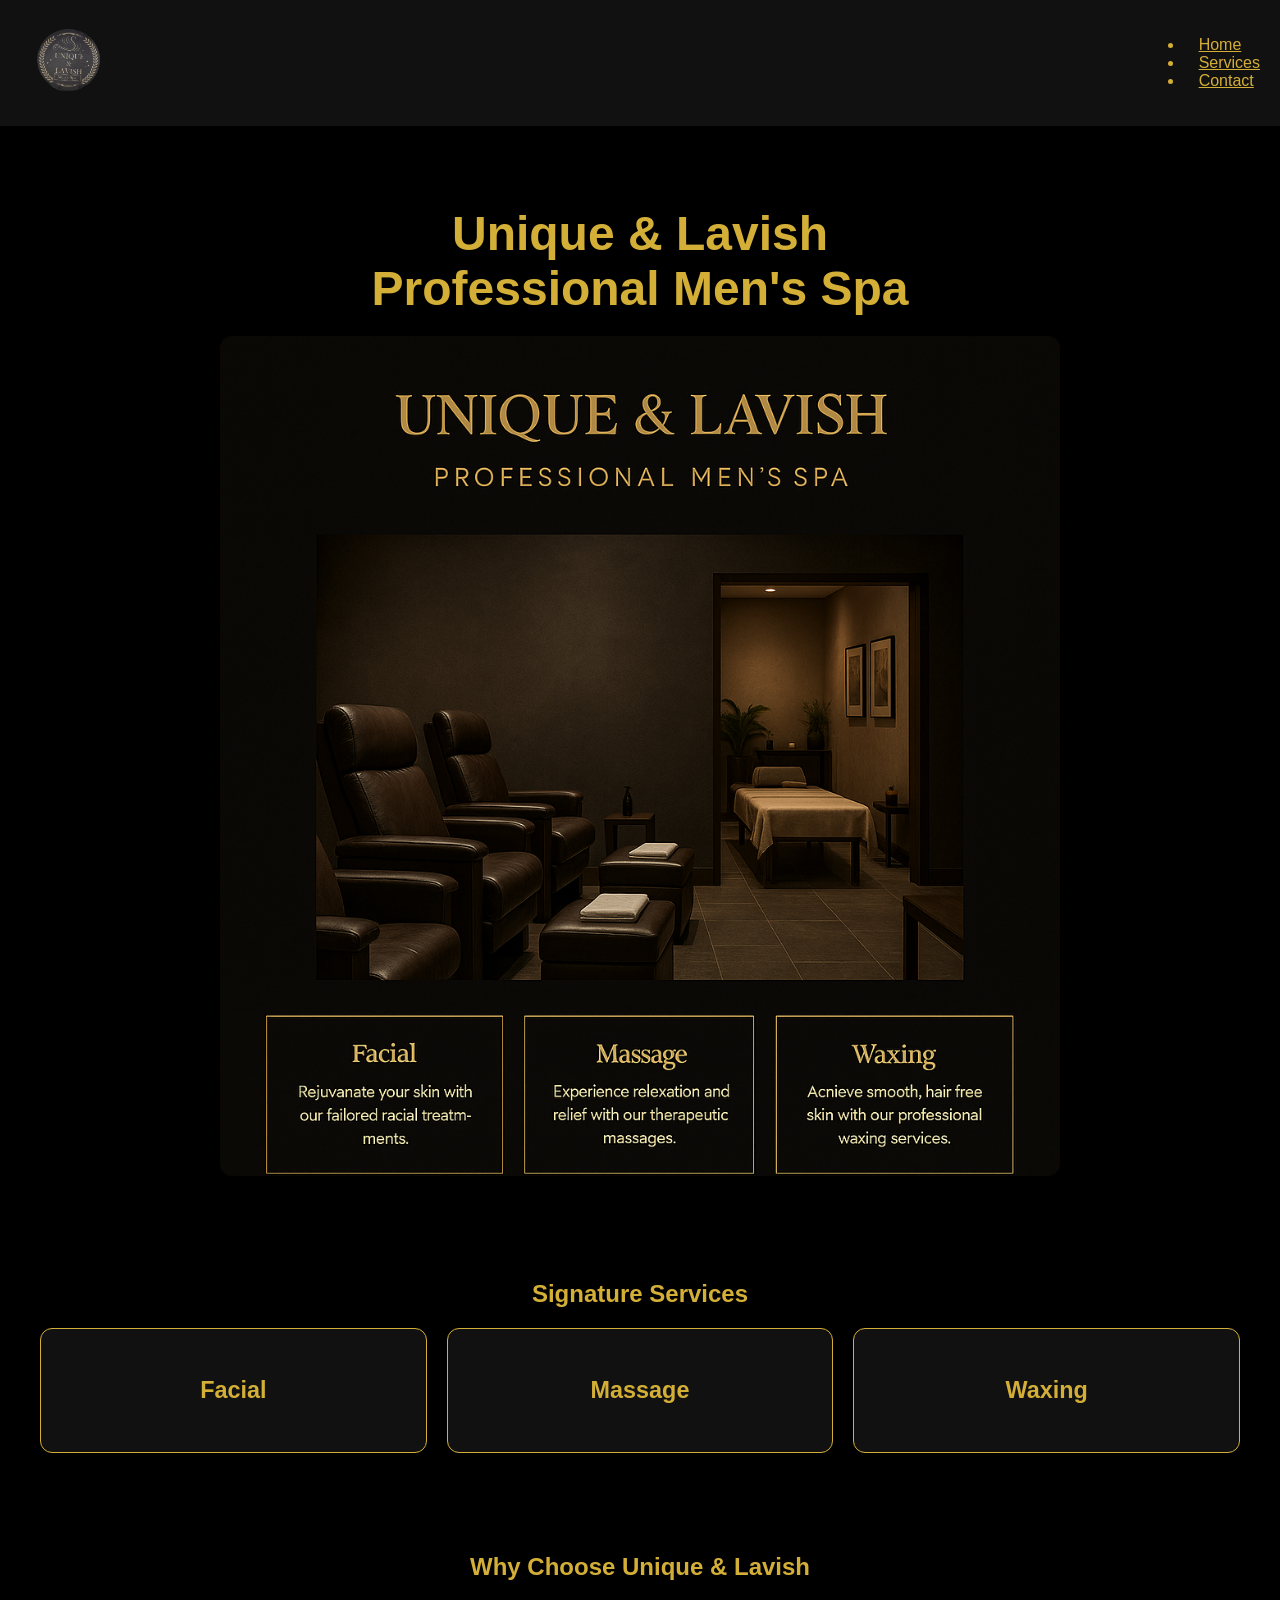
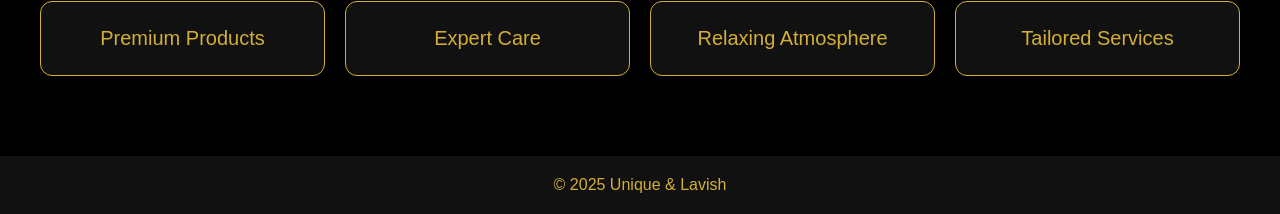
==== index.html @ db42e558 "Add files via upload" ====
<!DOCTYPE html>
<html lang='en'>
<head>
<meta charset='UTF-8'>
<meta name='viewport' content='width=device-width, initial-scale=1.0'>
<title>Unique & Lavish | Men's Spa</title>
<link rel='stylesheet' href='styles.css'>
</head>
<body>
<header>
  <nav>
    <img src='logo.png' class='logo-img'>
    <ul>
      <li><a href='index.html'>Home</a></li>
      <li><a href='services.html'>Services</a></li>
      <li><a href='contact.html'>Contact</a></li>
    </ul>
  </nav>
</header>

<section class='hero'>
  <h1 class='main-title'>Unique & Lavish<br>Professional Men's Spa</h1>
  <img src='business_card.png' class='hero-image'>
</section>

<section class='signature'>
  <h2>Signature Services</h2>
  <div class='sig-grid'>
    <div class='sig-box'><h3>Facial</h3></div>
    <div class='sig-box'><h3>Massage</h3></div>
    <div class='sig-box'><h3>Waxing</h3></div>
  </div>
</section>

<section class='why'>
  <h2>Why Choose Unique & Lavish</h2>
  <div class='why-grid'>
    <div class='why-box'>Premium Products</div>
    <div class='why-box'>Expert Care</div>
    <div class='why-box'>Relaxing Atmosphere</div>
    <div class='why-box'>Tailored Services</div>
  </div>
</section>

<footer>© 2025 Unique & Lavish</footer>
</body>
</html>
---- styles.css ----
body { background:#000; color:#d4af37; font-family:Arial; margin:0; }
nav { display:flex; justify-content:space-between; padding:20px; background:#111; }
nav a { color:#d4af37; margin-left:15px; }
.logo-img { height:80px; }

.hero { text-align:center; padding:40px; }
.main-title { font-size:48px; font-weight:bold; margin-bottom:20px; }
.hero-image { width:70%; border-radius:12px; }

.signature, .why { padding:40px; text-align:center; }
.sig-grid, .why-grid { display:grid; grid-template-columns:repeat(3,1fr); gap:20px; }
.sig-box, .why-box {
    border:1px solid #d4af37; padding:25px; border-radius:12px;
    background:#111; font-size:20px;
}
.why-grid { grid-template-columns:repeat(4,1fr); }
footer { text-align:center; padding:20px; background:#111; margin-top:40px; }
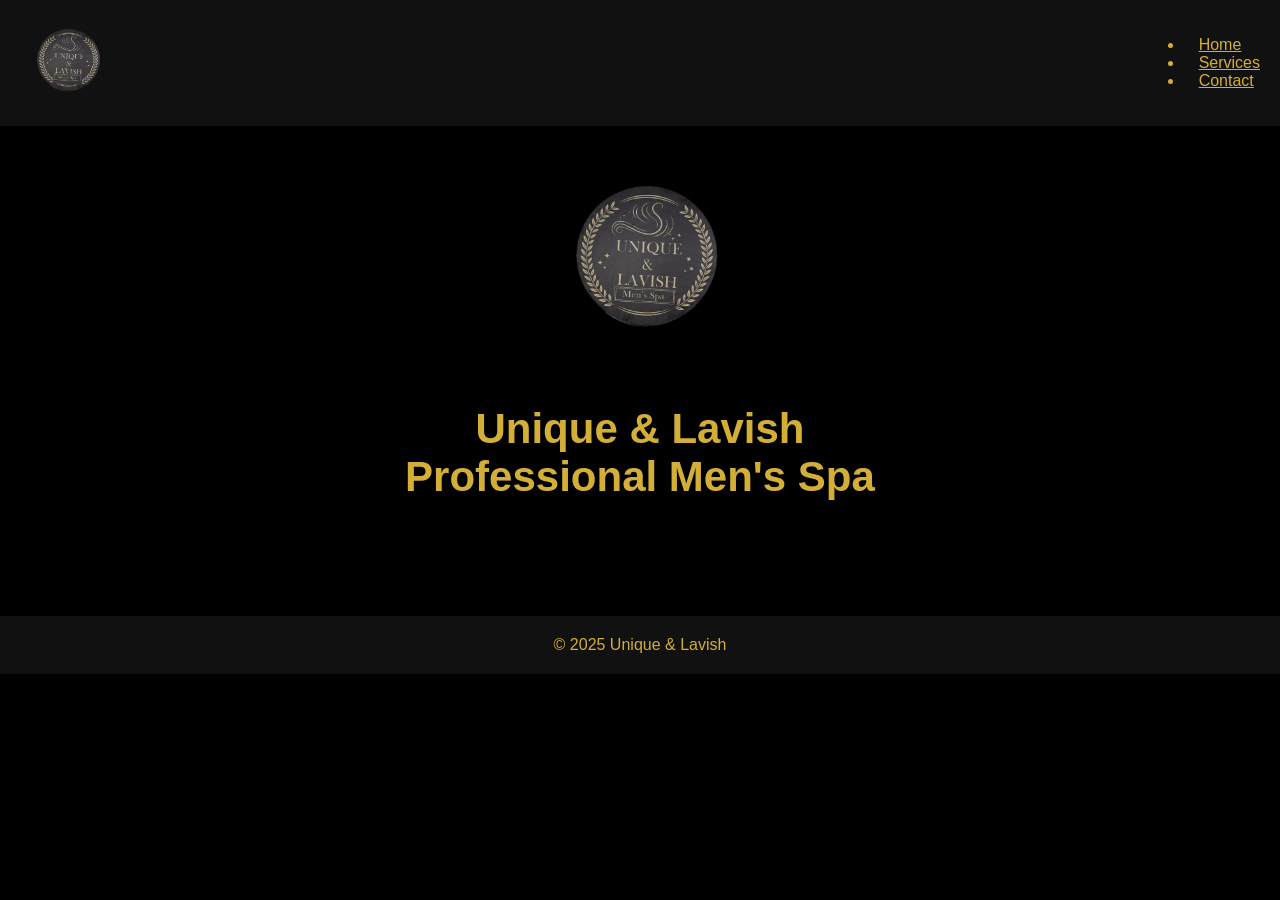
==== commit fc4758e4: "Add files via upload" ====
--- a/index.html
+++ b/index.html
@@ -1,47 +1,17 @@
 <!DOCTYPE html>
-<html lang='en'>
-<head>
-<meta charset='UTF-8'>
-<meta name='viewport' content='width=device-width, initial-scale=1.0'>
-<title>Unique & Lavish | Men's Spa</title>
-<link rel='stylesheet' href='styles.css'>
-</head>
+<html><head><meta charset='UTF-8'><meta name='viewport' content='width=device-width, initial-scale=1.0'>
+<title>Unique & Lavish</title><link rel='stylesheet' href='styles.css'></head>
 <body>
-<header>
-  <nav>
-    <img src='logo.png' class='logo-img'>
-    <ul>
-      <li><a href='index.html'>Home</a></li>
-      <li><a href='services.html'>Services</a></li>
-      <li><a href='contact.html'>Contact</a></li>
-    </ul>
-  </nav>
-</header>
+<header><nav><img src='logo.png' class='logo-img'><ul>
+<li><a href='index.html'>Home</a></li>
+<li><a href='services.html'>Services</a></li>
+<li><a href='contact.html'>Contact</a></li>
+</ul></nav></header>
 
 <section class='hero'>
-  <h1 class='main-title'>Unique & Lavish<br>Professional Men's Spa</h1>
-  <img src='business_card.png' class='hero-image'>
-</section>
-
-<section class='signature'>
-  <h2>Signature Services</h2>
-  <div class='sig-grid'>
-    <div class='sig-box'><h3>Facial</h3></div>
-    <div class='sig-box'><h3>Massage</h3></div>
-    <div class='sig-box'><h3>Waxing</h3></div>
-  </div>
-</section>
-
-<section class='why'>
-  <h2>Why Choose Unique & Lavish</h2>
-  <div class='why-grid'>
-    <div class='why-box'>Premium Products</div>
-    <div class='why-box'>Expert Care</div>
-    <div class='why-box'>Relaxing Atmosphere</div>
-    <div class='why-box'>Tailored Services</div>
-  </div>
+<img src='logo.png' class='hero-logo'>
+<h1 class='main-title'>Unique & Lavish<br>Professional Men's Spa</h1>
 </section>
 
 <footer>© 2025 Unique & Lavish</footer>
-</body>
-</html>
+</body></html>
--- a/styles.css
+++ b/styles.css
@@ -1,18 +1,9 @@
 
-body { background:#000; color:#d4af37; font-family:Arial; margin:0; }
-nav { display:flex; justify-content:space-between; padding:20px; background:#111; }
-nav a { color:#d4af37; margin-left:15px; }
-.logo-img { height:80px; }
-
-.hero { text-align:center; padding:40px; }
-.main-title { font-size:48px; font-weight:bold; margin-bottom:20px; }
-.hero-image { width:70%; border-radius:12px; }
-
-.signature, .why { padding:40px; text-align:center; }
-.sig-grid, .why-grid { display:grid; grid-template-columns:repeat(3,1fr); gap:20px; }
-.sig-box, .why-box {
-    border:1px solid #d4af37; padding:25px; border-radius:12px;
-    background:#111; font-size:20px;
-}
-.why-grid { grid-template-columns:repeat(4,1fr); }
-footer { text-align:center; padding:20px; background:#111; margin-top:40px; }
+body{background:#000;color:#d4af37;font-family:Arial;margin:0;}
+nav{display:flex;justify-content:space-between;padding:20px;background:#111;}
+nav a{color:#d4af37;margin-left:15px;}
+.logo-img{height:80px;}
+.hero{text-align:center;padding:40px;}
+.hero-logo{height:180px;margin-bottom:20px;}
+.main-title{font-size:42px;font-weight:bold;}
+footer{text-align:center;padding:20px;background:#111;margin-top:40px;}
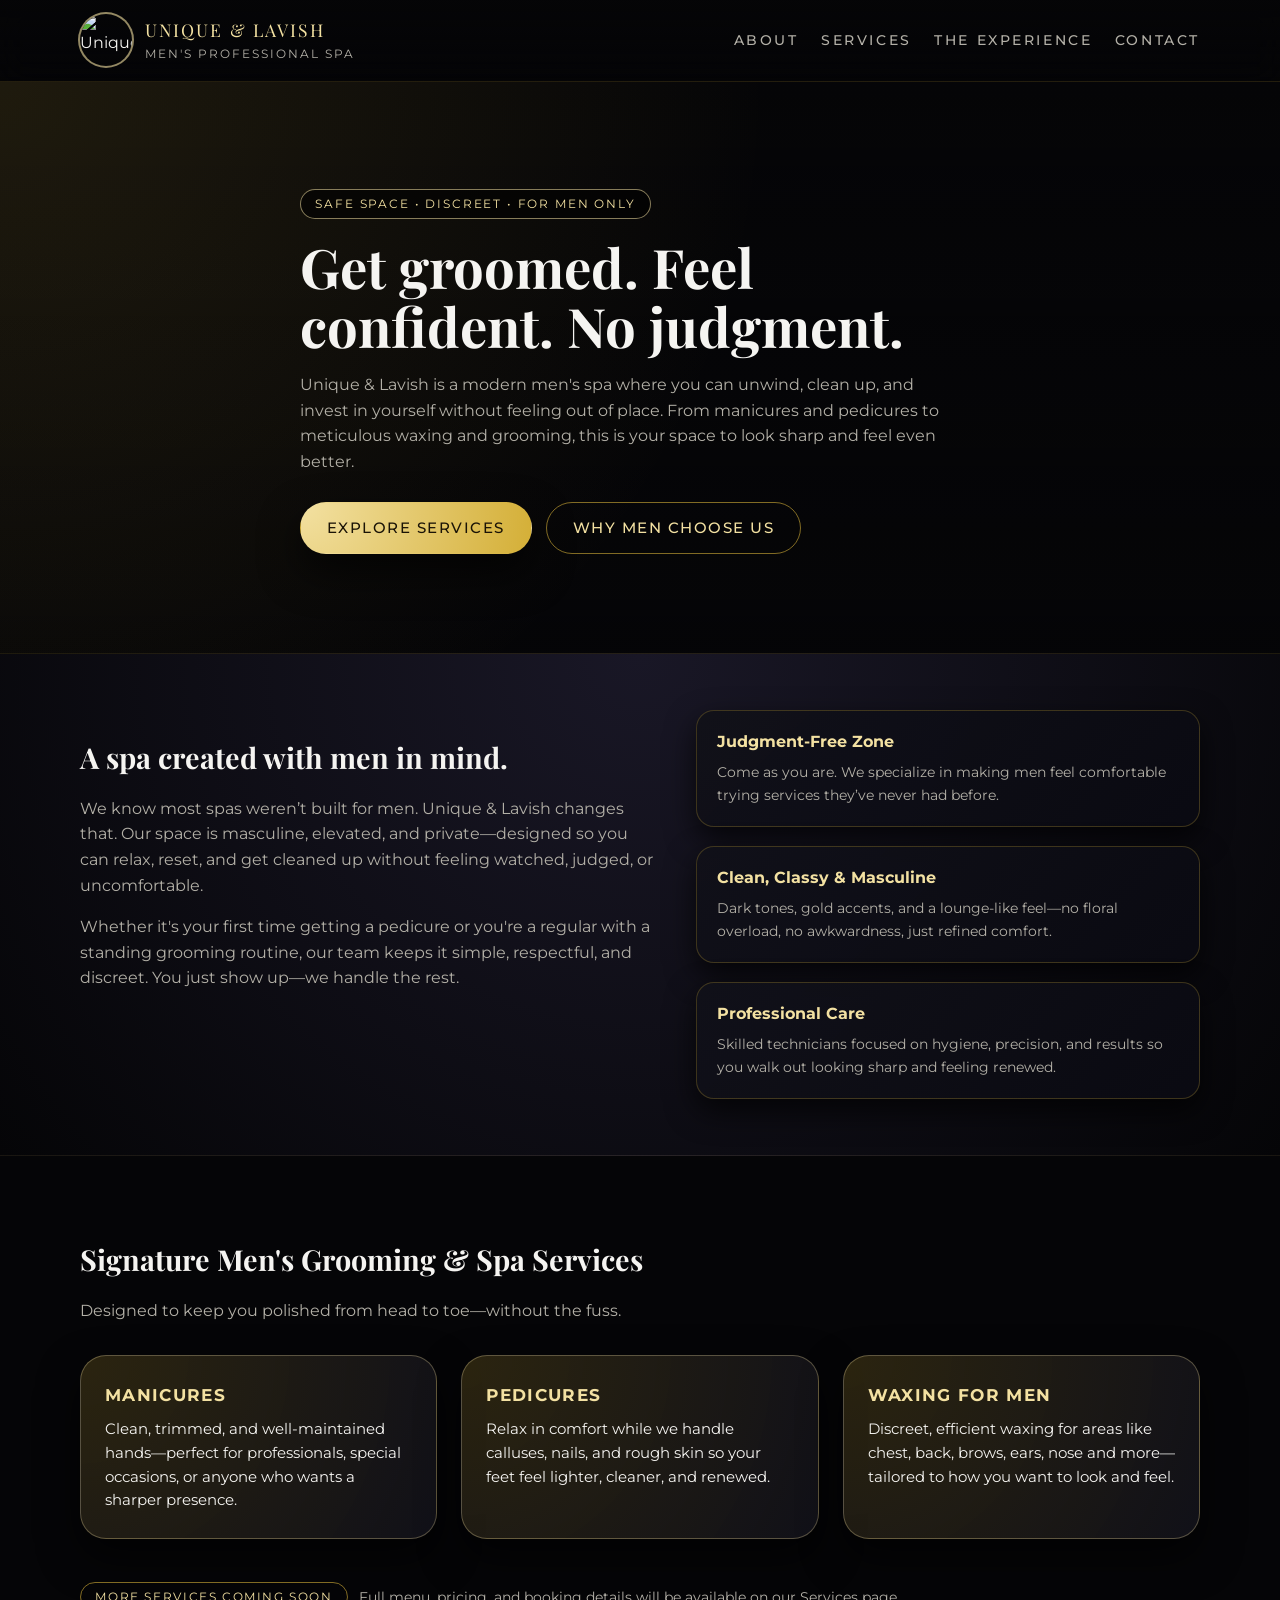
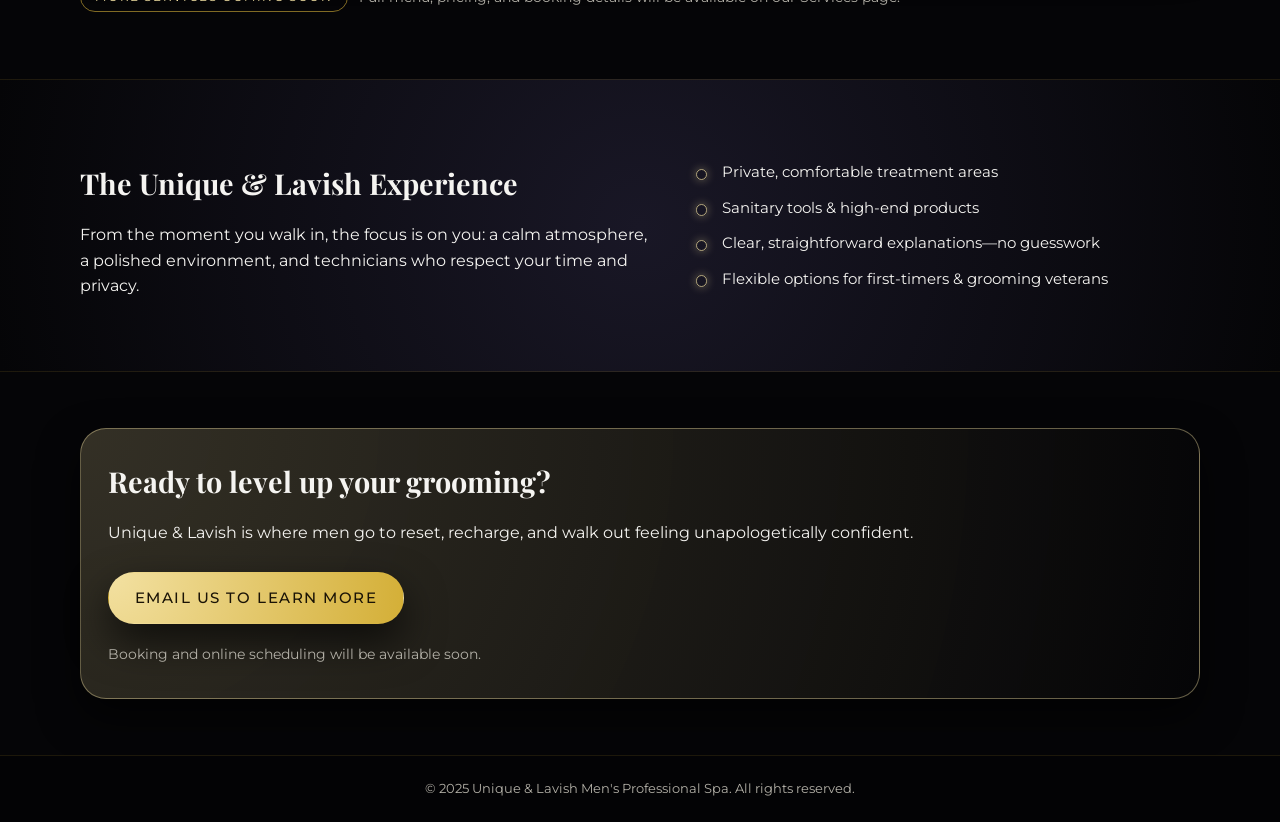
==== commit bb5afcd5: "Add files via upload" ====
--- a/index.html
+++ b/index.html
@@ -1,17 +1,187 @@
 <!DOCTYPE html>
-<html><head><meta charset='UTF-8'><meta name='viewport' content='width=device-width, initial-scale=1.0'>
-<title>Unique & Lavish</title><link rel='stylesheet' href='styles.css'></head>
+<html lang="en">
+<head>
+  <meta charset="UTF-8" />
+  <meta name="viewport" content="width=device-width, initial-scale=1.0" />
+  <title>Unique &amp; Lavish Men's Professional Spa</title>
+
+  <!-- Optional Google Fonts (safe for GitHub Pages) -->
+  <link rel="preconnect" href="https://fonts.googleapis.com">
+  <link rel="preconnect" href="https://fonts.gstatic.com" crossorigin>
+  <link href="https://fonts.googleapis.com/css2?family=Playfair+Display:wght@500;700&family=Montserrat:wght@300;400;500;600&display=swap" rel="stylesheet">
+
+  <link rel="stylesheet" href="styles.css" />
+</head>
 <body>
-<header><nav><img src='logo.png' class='logo-img'><ul>
-<li><a href='index.html'>Home</a></li>
-<li><a href='services.html'>Services</a></li>
-<li><a href='contact.html'>Contact</a></li>
-</ul></nav></header>
+  <header class="site-header">
+    <div class="container header-inner">
+      <div class="brand">
+        <img src="images/logo-round.png" alt="Unique & Lavish Men's Spa logo" class="brand-logo">
+        <div class="brand-text">
+          <span class="brand-name">Unique &amp; Lavish</span>
+          <span class="brand-tagline">Men's Professional Spa</span>
+        </div>
+      </div>
 
-<section class='hero'>
-<img src='logo.png' class='hero-logo'>
-<h1 class='main-title'>Unique & Lavish<br>Professional Men's Spa</h1>
-</section>
+      <nav class="main-nav">
+        <a href="#about">About</a>
+        <a href="#services">Services</a>
+        <a href="#experience">The Experience</a>
+        <a href="#contact">Contact</a>
+      </nav>
+    </div>
+  </header>
 
-<footer>© 2025 Unique & Lavish</footer>
-</body></html>
+  <main>
+    <!-- HERO SECTION -->
+    <section class="hero">
+      <div class="hero-overlay"></div>
+      <div class="container hero-content">
+        <div class="hero-badge">Safe Space • Discreet • For Men Only</div>
+        <h1>Get groomed. Feel confident. No judgment.</h1>
+        <p class="hero-subtitle">
+          Unique &amp; Lavish is a modern men's spa where you can unwind, clean up,
+          and invest in yourself without feeling out of place. From manicures and
+          pedicures to meticulous waxing and grooming, this is your space to look
+          sharp and feel even better.
+        </p>
+        <div class="hero-actions">
+          <a href="#services" class="btn btn-primary">Explore Services</a>
+          <a href="#about" class="btn btn-ghost">Why Men Choose Us</a>
+        </div>
+      </div>
+    </section>
+
+    <!-- ABOUT / SAFE SPACE SECTION -->
+    <section id="about" class="section section-about">
+      <div class="container about-grid">
+        <div>
+          <h2>A spa created with men in mind.</h2>
+          <p>
+            We know most spas weren’t built for men. Unique &amp; Lavish changes that.
+            Our space is masculine, elevated, and private—designed so you can relax,
+            reset, and get cleaned up without feeling watched, judged, or uncomfortable.
+          </p>
+          <p>
+            Whether it's your first time getting a pedicure or you're a regular with a
+            standing grooming routine, our team keeps it simple, respectful, and
+            discreet. You just show up—we handle the rest.
+          </p>
+        </div>
+        <div class="about-highlights">
+          <div class="highlight-card">
+            <h3>Judgment-Free Zone</h3>
+            <p>
+              Come as you are. We specialize in making men feel comfortable trying
+              services they’ve never had before.
+            </p>
+          </div>
+          <div class="highlight-card">
+            <h3>Clean, Classy &amp; Masculine</h3>
+            <p>
+              Dark tones, gold accents, and a lounge-like feel—no floral overload,
+              no awkwardness, just refined comfort.
+            </p>
+          </div>
+          <div class="highlight-card">
+            <h3>Professional Care</h3>
+            <p>
+              Skilled technicians focused on hygiene, precision, and results so you
+              walk out looking sharp and feeling renewed.
+            </p>
+          </div>
+        </div>
+      </div>
+    </section>
+
+    <!-- SIGNATURE SERVICES PREVIEW -->
+    <section id="services" class="section section-services">
+      <div class="container">
+        <h2>Signature Men's Grooming &amp; Spa Services</h2>
+        <p class="section-intro">
+          Designed to keep you polished from head to toe—without the fuss.
+        </p>
+
+        <div class="card-grid">
+          <article class="service-card">
+            <h3>Manicures</h3>
+            <p>
+              Clean, trimmed, and well-maintained hands—perfect for professionals,
+              special occasions, or anyone who wants a sharper presence.
+            </p>
+          </article>
+
+          <article class="service-card">
+            <h3>Pedicures</h3>
+            <p>
+              Relax in comfort while we handle calluses, nails, and rough skin so
+              your feet feel lighter, cleaner, and renewed.
+            </p>
+          </article>
+
+          <article class="service-card">
+            <h3>Waxing for Men</h3>
+            <p>
+              Discreet, efficient waxing for areas like chest, back, brows, ears,
+              nose and more—tailored to how you want to look and feel.
+            </p>
+          </article>
+        </div>
+
+        <div class="services-footer">
+          <span class="pill">More services coming soon</span>
+          <p>
+            Full menu, pricing, and booking details will be available on our Services page.
+          </p>
+        </div>
+      </div>
+    </section>
+
+    <!-- EXPERIENCE / VALUES STRIP -->
+    <section id="experience" class="section section-experience">
+      <div class="container experience-inner">
+        <div>
+          <h2>The Unique &amp; Lavish Experience</h2>
+          <p>
+            From the moment you walk in, the focus is on you: a calm atmosphere,
+            a polished environment, and technicians who respect your time and privacy.
+          </p>
+        </div>
+        <ul class="experience-list">
+          <li>Private, comfortable treatment areas</li>
+          <li>Sanitary tools &amp; high-end products</li>
+          <li>Clear, straightforward explanations—no guesswork</li>
+          <li>Flexible options for first-timers &amp; grooming veterans</li>
+        </ul>
+      </div>
+    </section>
+
+    <!-- CONTACT TEASER / CTA -->
+    <section id="contact" class="section section-cta">
+      <div class="container cta-inner">
+        <div>
+          <h2>Ready to level up your grooming?</h2>
+          <p>
+            Unique &amp; Lavish is where men go to reset, recharge, and walk out
+            feeling unapologetically confident.
+          </p>
+        </div>
+        <div class="cta-actions">
+          <a href="mailto:info@uniqueandlavish.com" class="btn btn-primary">
+            Email Us to Learn More
+          </a>
+          <p class="cta-note">
+            Booking and online scheduling will be available soon.
+          </p>
+        </div>
+      </div>
+    </section>
+  </main>
+
+  <footer class="site-footer">
+    <div class="container footer-inner">
+      <span>© 2025 Unique &amp; Lavish Men's Professional Spa. All rights reserved.</span>
+    </div>
+  </footer>
+</body>
+</html>
--- a/styles.css
+++ b/styles.css
@@ -1,9 +1,468 @@
-
-body{background:#000;color:#d4af37;font-family:Arial;margin:0;}
-nav{display:flex;justify-content:space-between;padding:20px;background:#111;}
-nav a{color:#d4af37;margin-left:15px;}
-.logo-img{height:80px;}
-.hero{text-align:center;padding:40px;}
-.hero-logo{height:180px;margin-bottom:20px;}
-.main-title{font-size:42px;font-weight:bold;}
-footer{text-align:center;padding:20px;background:#111;margin-top:40px;}
+:root {
+  --bg-main: #050507;
+  --bg-elevated: #111119;
+  --bg-soft: #171725;
+  --gold: #d4af37;
+  --gold-soft: #f3e1a2;
+  --text-main: #f5f4f1;
+  --text-muted: #b3b0a7;
+  --border-subtle: rgba(212, 175, 55, 0.25);
+  --radius-lg: 18px;
+  --radius-xl: 26px;
+  --shadow-soft: 0 18px 40px rgba(0, 0, 0, 0.65);
+}
+
+*,
+*::before,
+*::after {
+  box-sizing: border-box;
+}
+
+body {
+  margin: 0;
+  font-family: "Montserrat", system-ui, -apple-system, BlinkMacSystemFont, "Segoe UI", sans-serif;
+  background-color: var(--bg-main);
+  color: var(--text-main);
+  line-height: 1.6;
+}
+
+.container {
+  width: min(1120px, 100% - 2.5rem);
+  margin-inline: auto;
+}
+
+.site-header {
+  position: sticky;
+  top: 0;
+  z-index: 50;
+  backdrop-filter: blur(16px);
+  background: linear-gradient(to bottom, rgba(5, 5, 7, 0.95), rgba(5, 5, 7, 0.6), transparent);
+  border-bottom: 1px solid rgba(212, 175, 55, 0.15);
+}
+
+.header-inner {
+  display: flex;
+  align-items: center;
+  justify-content: space-between;
+  padding-block: 0.9rem;
+  gap: 1.25rem;
+}
+
+.brand {
+  display: flex;
+  align-items: center;
+  gap: 0.8rem;
+}
+
+.brand-logo {
+  width: 52px;
+  height: 52px;
+  border-radius: 50%;
+  object-fit: cover;
+  box-shadow: 0 0 0 2px rgba(243, 225, 162, 0.6);
+}
+
+.brand-text {
+  display: flex;
+  flex-direction: column;
+}
+
+.brand-name {
+  font-family: "Playfair Display", serif;
+  font-size: 1.1rem;
+  letter-spacing: 0.12em;
+  text-transform: uppercase;
+  color: var(--gold-soft);
+}
+
+.brand-tagline {
+  font-size: 0.78rem;
+  letter-spacing: 0.16em;
+  text-transform: uppercase;
+  color: var(--text-muted);
+}
+
+.main-nav {
+  display: flex;
+  align-items: center;
+  gap: 1.4rem;
+  font-size: 0.9rem;
+}
+
+.main-nav a {
+  text-decoration: none;
+  color: var(--text-muted);
+  text-transform: uppercase;
+  letter-spacing: 0.18em;
+  font-weight: 500;
+  position: relative;
+}
+
+.main-nav a::after {
+  content: "";
+  position: absolute;
+  left: 0;
+  bottom: -0.35rem;
+  width: 0;
+  height: 1px;
+  background: linear-gradient(90deg, var(--gold), var(--gold-soft));
+  transition: width 0.25s ease;
+}
+
+.main-nav a:hover {
+  color: var(--text-main);
+}
+
+.main-nav a:hover::after {
+  width: 100%;
+}
+
+.btn {
+  display: inline-flex;
+  align-items: center;
+  justify-content: center;
+  padding: 0.8rem 1.6rem;
+  border-radius: 999px;
+  text-decoration: none;
+  font-size: 0.95rem;
+  font-weight: 500;
+  letter-spacing: 0.1em;
+  text-transform: uppercase;
+  border: 1px solid transparent;
+  cursor: pointer;
+  transition: transform 0.15s ease, box-shadow 0.15s ease, background 0.15s ease, border-color 0.15s ease, color 0.15s ease;
+}
+
+.btn-primary {
+  background: radial-gradient(circle at top left, var(--gold-soft), var(--gold));
+  color: #1a1306;
+  box-shadow: var(--shadow-soft);
+}
+
+.btn-primary:hover {
+  transform: translateY(-1px);
+  box-shadow: 0 14px 30px rgba(0, 0, 0, 0.85);
+}
+
+.btn-ghost {
+  background: transparent;
+  color: var(--gold-soft);
+  border-color: rgba(212, 175, 55, 0.6);
+}
+
+.btn-ghost:hover {
+  background: rgba(212, 175, 55, 0.05);
+  border-color: var(--gold-soft);
+}
+
+.hero {
+  position: relative;
+  padding-block: 5.5rem 5rem;
+  background-image:
+    linear-gradient(to bottom, rgba(5, 5, 7, 0.2), rgba(5, 5, 7, 0.96)),
+    url("images/banner-home.png");
+  background-size: cover;
+  background-position: center;
+  color: var(--text-main);
+}
+
+.hero-overlay {
+  position: absolute;
+  inset: 0;
+  background: radial-gradient(circle at top left, rgba(212, 175, 55, 0.12), transparent 55%);
+  mix-blend-mode: screen;
+}
+
+.hero-content {
+  position: relative;
+  max-width: 680px;
+  padding-block: 1.2rem;
+}
+
+.hero-badge {
+  display: inline-flex;
+  align-items: center;
+  gap: 0.5rem;
+  padding: 0.3rem 0.9rem;
+  border-radius: 999px;
+  border: 1px solid rgba(243, 225, 162, 0.55);
+  background: rgba(0, 0, 0, 0.6);
+  font-size: 0.72rem;
+  text-transform: uppercase;
+  letter-spacing: 0.16em;
+  color: var(--gold-soft);
+  margin-bottom: 1.1rem;
+}
+
+.hero h1 {
+  font-family: "Playfair Display", serif;
+  font-size: clamp(2.3rem, 3vw + 1.6rem, 3.4rem);
+  line-height: 1.1;
+  margin: 0 0 1rem;
+}
+
+.hero-subtitle {
+  font-size: 1rem;
+  color: var(--text-muted);
+  max-width: 40rem;
+  margin-bottom: 1.7rem;
+}
+
+.hero-actions {
+  display: flex;
+  flex-wrap: wrap;
+  gap: 0.9rem;
+}
+
+.section {
+  padding-block: 3.5rem;
+}
+
+.section h2 {
+  font-family: "Playfair Display", serif;
+  font-size: 1.8rem;
+  margin-bottom: 0.8rem;
+}
+
+.section-intro {
+  color: var(--text-muted);
+  max-width: 34rem;
+  margin-bottom: 2rem;
+}
+
+.section-about {
+  background: radial-gradient(circle at top, #191726, #050507);
+  border-top: 1px solid rgba(212, 175, 55, 0.12);
+  border-bottom: 1px solid rgba(212, 175, 55, 0.08);
+}
+
+.about-grid {
+  display: grid;
+  grid-template-columns: minmax(0, 1.6fr) minmax(0, 1.4fr);
+  gap: 2.5rem;
+  align-items: flex-start;
+}
+
+.section-about p {
+  color: var(--text-muted);
+}
+
+.about-highlights {
+  display: grid;
+  gap: 1.2rem;
+}
+
+.highlight-card {
+  background: linear-gradient(135deg, rgba(17, 17, 25, 0.95), rgba(10, 10, 18, 0.98));
+  border-radius: var(--radius-lg);
+  border: 1px solid var(--border-subtle);
+  padding: 1.15rem 1.25rem;
+  box-shadow: 0 12px 30px rgba(0, 0, 0, 0.7);
+}
+
+.highlight-card h3 {
+  font-size: 1rem;
+  margin: 0 0 0.4rem;
+  color: var(--gold-soft);
+}
+
+.highlight-card p {
+  margin: 0;
+  font-size: 0.9rem;
+}
+
+.section-services {
+  background: #050507;
+}
+
+.card-grid {
+  display: grid;
+  grid-template-columns: repeat(3, minmax(0, 1fr));
+  gap: 1.5rem;
+  margin-top: 2rem;
+}
+
+.service-card {
+  background: radial-gradient(circle at top left, rgba(212, 175, 55, 0.19), rgba(17, 17, 25, 0.98));
+  border-radius: var(--radius-xl);
+  padding: 1.6rem 1.5rem;
+  border: 1px solid rgba(243, 225, 162, 0.3);
+  box-shadow: var(--shadow-soft);
+}
+
+.service-card h3 {
+  margin-top: 0;
+  margin-bottom: 0.6rem;
+  font-size: 1.05rem;
+  letter-spacing: 0.08em;
+  text-transform: uppercase;
+  color: var(--gold-soft);
+}
+
+.service-card p {
+  margin: 0;
+  font-size: 0.92rem;
+  color: var(--text-main);
+}
+
+.services-footer {
+  margin-top: 2rem;
+  display: flex;
+  flex-wrap: wrap;
+  align-items: center;
+  gap: 0.7rem;
+  color: var(--text-muted);
+  font-size: 0.9rem;
+}
+
+.pill {
+  display: inline-flex;
+  align-items: center;
+  padding: 0.3rem 0.9rem;
+  border-radius: 999px;
+  border: 1px solid rgba(212, 175, 55, 0.6);
+  text-transform: uppercase;
+  letter-spacing: 0.14em;
+  font-size: 0.72rem;
+  color: var(--gold-soft);
+}
+
+.section-experience {
+  background: radial-gradient(circle at center, #191726, #050507);
+  border-top: 1px solid rgba(212, 175, 55, 0.12);
+  border-bottom: 1px solid rgba(212, 175, 55, 0.12);
+}
+
+.experience-inner {
+  display: grid;
+  grid-template-columns: minmax(0, 1.6fr) minmax(0, 1.4fr);
+  gap: 2.5rem;
+  align-items: center;
+}
+
+.experience-list {
+  list-style: none;
+  margin: 0;
+  padding: 0;
+  display: grid;
+  gap: 0.7rem;
+}
+
+.experience-list li {
+  position: relative;
+  padding-left: 1.6rem;
+  font-size: 0.95rem;
+  color: var(--text-main);
+}
+
+.experience-list li::before {
+  content: "";
+  position: absolute;
+  left: 0;
+  top: 0.55rem;
+  width: 0.7rem;
+  height: 0.7rem;
+  border-radius: 999px;
+  border: 1px solid rgba(243, 225, 162, 0.7);
+  box-shadow: 0 0 10px rgba(243, 225, 162, 0.4);
+}
+
+.section-cta {
+  background: #050507;
+}
+
+.cta-inner {
+  display: flex;
+  flex-wrap: wrap;
+  align-items: center;
+  justify-content: space-between;
+  gap: 1.5rem;
+  border-radius: var(--radius-xl);
+  border: 1px solid rgba(243, 225, 162, 0.4);
+  padding: 1.8rem 1.7rem;
+  background: radial-gradient(circle at top left, rgba(243, 225, 162, 0.2), rgba(5, 5, 7, 0.98));
+  box-shadow: var(--shadow-soft);
+}
+
+.section-cta h2 {
+  margin-top: 0;
+}
+
+.section-cta p {
+  margin-bottom: 0.2rem;
+}
+
+.cta-actions {
+  display: flex;
+  flex-direction: column;
+  align-items: flex-start;
+  gap: 0.4rem;
+}
+
+.cta-note {
+  font-size: 0.85rem;
+  color: var(--text-muted);
+}
+
+.site-footer {
+  border-top: 1px solid rgba(212, 175, 55, 0.12);
+  padding-block: 1.4rem;
+  background: #030305;
+}
+
+.footer-inner {
+  text-align: center;
+  font-size: 0.82rem;
+  color: var(--text-muted);
+}
+
+@media (max-width: 820px) {
+  .header-inner {
+    flex-direction: column;
+    align-items: flex-start;
+  }
+
+  .main-nav {
+    flex-wrap: wrap;
+    justify-content: flex-start;
+  }
+
+  .about-grid,
+  .experience-inner,
+  .card-grid {
+    grid-template-columns: minmax(0, 1fr);
+  }
+
+  .cta-inner {
+    align-items: flex-start;
+  }
+
+  .hero {
+    padding-block: 4.4rem 4rem;
+  }
+}
+
+@media (max-width: 520px) {
+  .main-nav {
+    font-size: 0.78rem;
+    gap: 0.9rem;
+  }
+
+  .brand-logo {
+    width: 44px;
+    height: 44px;
+  }
+
+  .hero-actions {
+    flex-direction: column;
+    align-items: stretch;
+  }
+
+  .card-grid {
+    gap: 1.2rem;
+  }
+
+  .card-grid .service-card {
+    padding: 1.4rem 1.25rem;
+  }
+}
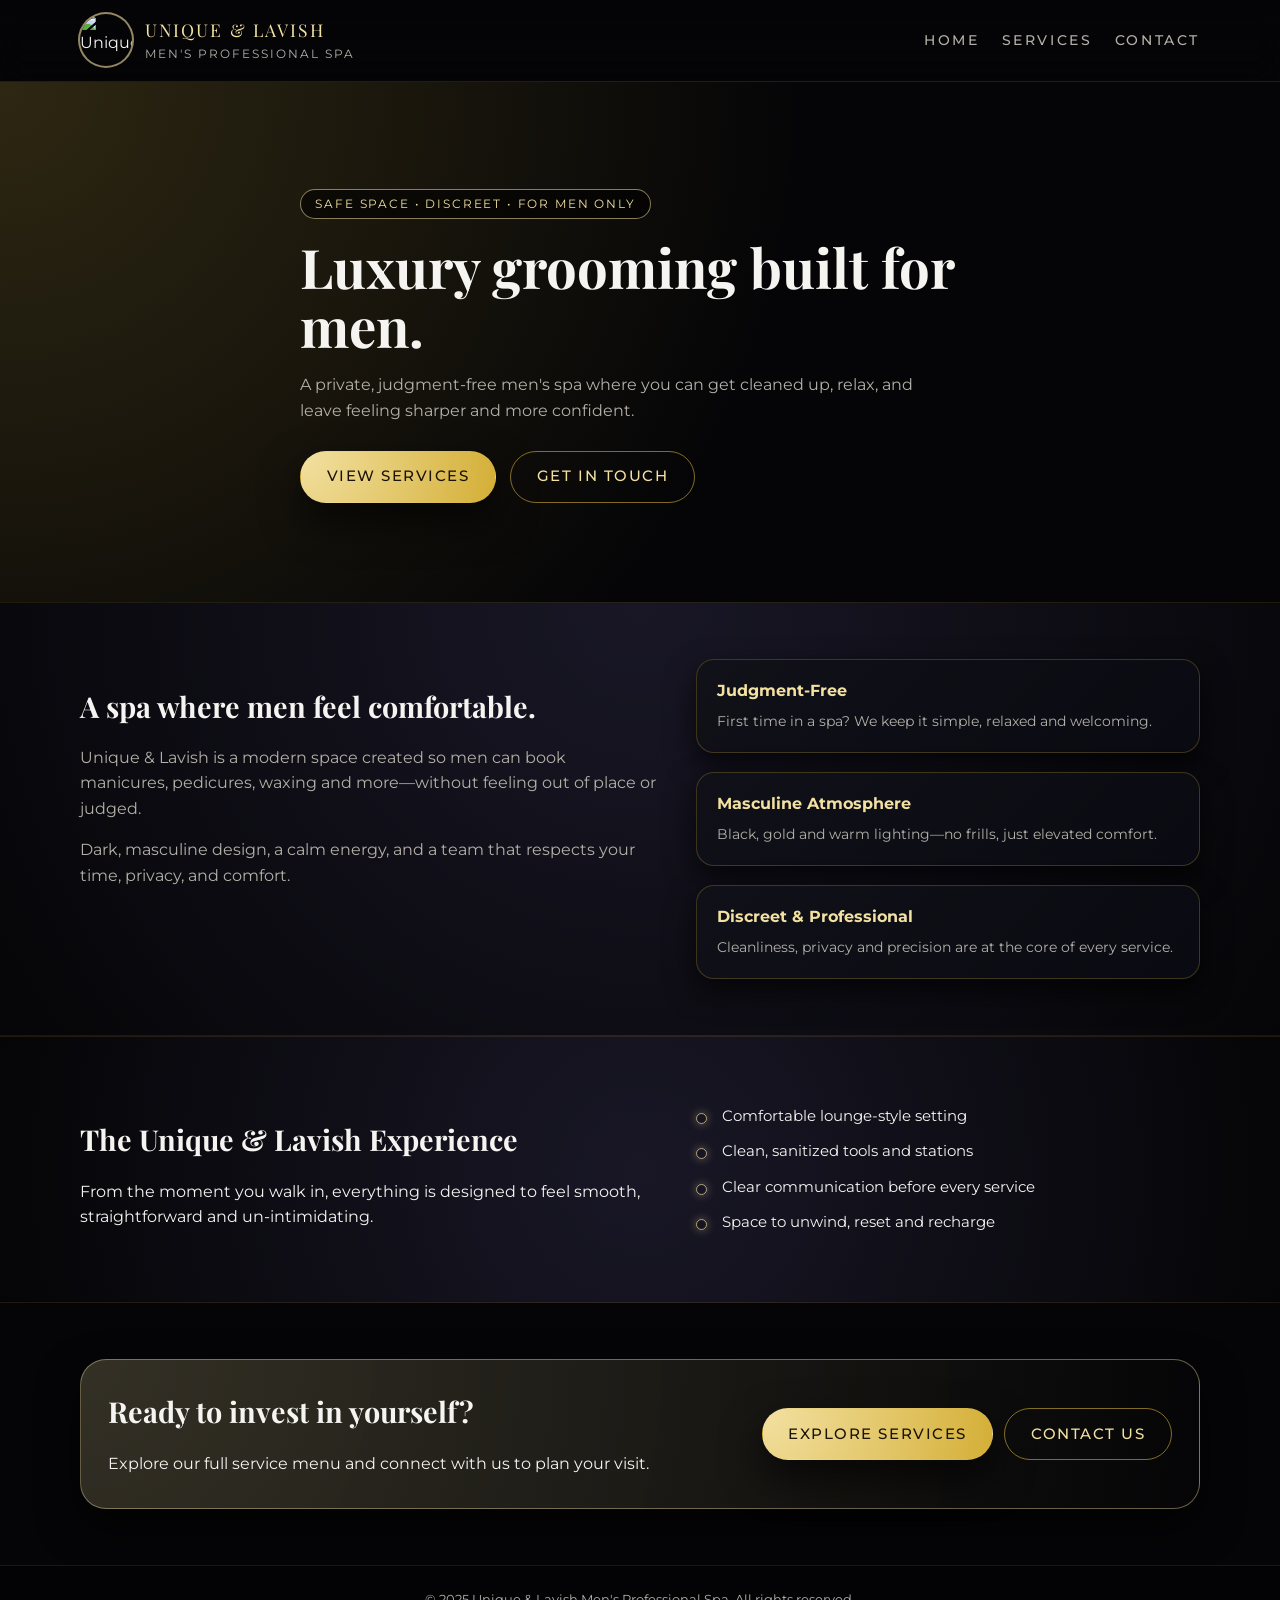
==== commit 78783178: "Add files via upload" ====
--- a/index.html
+++ b/index.html
@@ -5,7 +5,6 @@
   <meta name="viewport" content="width=device-width, initial-scale=1.0" />
   <title>Unique &amp; Lavish Men's Professional Spa</title>
 
-  <!-- Optional Google Fonts (safe for GitHub Pages) -->
   <link rel="preconnect" href="https://fonts.googleapis.com">
   <link rel="preconnect" href="https://fonts.gstatic.com" crossorigin>
   <link href="https://fonts.googleapis.com/css2?family=Playfair+Display:wght@500;700&family=Montserrat:wght@300;400;500;600&display=swap" rel="stylesheet">
@@ -24,10 +23,9 @@
       </div>
 
       <nav class="main-nav">
-        <a href="#about">About</a>
-        <a href="#services">Services</a>
-        <a href="#experience">The Experience</a>
-        <a href="#contact">Contact</a>
+        <a href="index.html">Home</a>
+        <a href="services.html">Services</a>
+        <a href="contact.html">Contact</a>
       </nav>
     </div>
   </header>
@@ -38,141 +36,86 @@
       <div class="hero-overlay"></div>
       <div class="container hero-content">
         <div class="hero-badge">Safe Space • Discreet • For Men Only</div>
-        <h1>Get groomed. Feel confident. No judgment.</h1>
+        <h1>Luxury grooming built for men.</h1>
         <p class="hero-subtitle">
-          Unique &amp; Lavish is a modern men's spa where you can unwind, clean up,
-          and invest in yourself without feeling out of place. From manicures and
-          pedicures to meticulous waxing and grooming, this is your space to look
-          sharp and feel even better.
+          A private, judgment-free men's spa where you can get cleaned up,
+          relax, and leave feeling sharper and more confident.
         </p>
         <div class="hero-actions">
-          <a href="#services" class="btn btn-primary">Explore Services</a>
-          <a href="#about" class="btn btn-ghost">Why Men Choose Us</a>
+          <a href="services.html" class="btn btn-primary">View Services</a>
+          <a href="contact.html" class="btn btn-ghost">Get in Touch</a>
         </div>
       </div>
     </section>
 
     <!-- ABOUT / SAFE SPACE SECTION -->
-    <section id="about" class="section section-about">
+    <section class="section section-about">
       <div class="container about-grid">
         <div>
-          <h2>A spa created with men in mind.</h2>
+          <h2>A spa where men feel comfortable.</h2>
           <p>
-            We know most spas weren’t built for men. Unique &amp; Lavish changes that.
-            Our space is masculine, elevated, and private—designed so you can relax,
-            reset, and get cleaned up without feeling watched, judged, or uncomfortable.
+            Unique &amp; Lavish is a modern space created so men can book manicures,
+            pedicures, waxing and more—without feeling out of place or judged.
           </p>
           <p>
-            Whether it's your first time getting a pedicure or you're a regular with a
-            standing grooming routine, our team keeps it simple, respectful, and
-            discreet. You just show up—we handle the rest.
+            Dark, masculine design, a calm energy, and a team that respects your
+            time, privacy, and comfort.
           </p>
         </div>
         <div class="about-highlights">
           <div class="highlight-card">
-            <h3>Judgment-Free Zone</h3>
+            <h3>Judgment-Free</h3>
             <p>
-              Come as you are. We specialize in making men feel comfortable trying
-              services they’ve never had before.
+              First time in a spa? We keep it simple, relaxed and welcoming.
             </p>
           </div>
           <div class="highlight-card">
-            <h3>Clean, Classy &amp; Masculine</h3>
+            <h3>Masculine Atmosphere</h3>
             <p>
-              Dark tones, gold accents, and a lounge-like feel—no floral overload,
-              no awkwardness, just refined comfort.
+              Black, gold and warm lighting—no frills, just elevated comfort.
             </p>
           </div>
           <div class="highlight-card">
-            <h3>Professional Care</h3>
+            <h3>Discreet &amp; Professional</h3>
             <p>
-              Skilled technicians focused on hygiene, precision, and results so you
-              walk out looking sharp and feeling renewed.
+              Cleanliness, privacy and precision are at the core of every service.
             </p>
           </div>
         </div>
       </div>
     </section>
 
-    <!-- SIGNATURE SERVICES PREVIEW -->
-    <section id="services" class="section section-services">
-      <div class="container">
-        <h2>Signature Men's Grooming &amp; Spa Services</h2>
-        <p class="section-intro">
-          Designed to keep you polished from head to toe—without the fuss.
-        </p>
-
-        <div class="card-grid">
-          <article class="service-card">
-            <h3>Manicures</h3>
-            <p>
-              Clean, trimmed, and well-maintained hands—perfect for professionals,
-              special occasions, or anyone who wants a sharper presence.
-            </p>
-          </article>
-
-          <article class="service-card">
-            <h3>Pedicures</h3>
-            <p>
-              Relax in comfort while we handle calluses, nails, and rough skin so
-              your feet feel lighter, cleaner, and renewed.
-            </p>
-          </article>
-
-          <article class="service-card">
-            <h3>Waxing for Men</h3>
-            <p>
-              Discreet, efficient waxing for areas like chest, back, brows, ears,
-              nose and more—tailored to how you want to look and feel.
-            </p>
-          </article>
-        </div>
-
-        <div class="services-footer">
-          <span class="pill">More services coming soon</span>
-          <p>
-            Full menu, pricing, and booking details will be available on our Services page.
-          </p>
-        </div>
-      </div>
-    </section>
-
     <!-- EXPERIENCE / VALUES STRIP -->
-    <section id="experience" class="section section-experience">
+    <section class="section section-experience">
       <div class="container experience-inner">
         <div>
           <h2>The Unique &amp; Lavish Experience</h2>
           <p>
-            From the moment you walk in, the focus is on you: a calm atmosphere,
-            a polished environment, and technicians who respect your time and privacy.
+            From the moment you walk in, everything is designed to feel smooth,
+            straightforward and un-intimidating.
           </p>
         </div>
         <ul class="experience-list">
-          <li>Private, comfortable treatment areas</li>
-          <li>Sanitary tools &amp; high-end products</li>
-          <li>Clear, straightforward explanations—no guesswork</li>
-          <li>Flexible options for first-timers &amp; grooming veterans</li>
+          <li>Comfortable lounge-style setting</li>
+          <li>Clean, sanitized tools and stations</li>
+          <li>Clear communication before every service</li>
+          <li>Space to unwind, reset and recharge</li>
         </ul>
       </div>
     </section>
 
-    <!-- CONTACT TEASER / CTA -->
-    <section id="contact" class="section section-cta">
+    <!-- SIMPLE CTA -->
+    <section class="section section-cta">
       <div class="container cta-inner">
         <div>
-          <h2>Ready to level up your grooming?</h2>
+          <h2>Ready to invest in yourself?</h2>
           <p>
-            Unique &amp; Lavish is where men go to reset, recharge, and walk out
-            feeling unapologetically confident.
+            Explore our full service menu and connect with us to plan your visit.
           </p>
         </div>
         <div class="cta-actions">
-          <a href="mailto:info@uniqueandlavish.com" class="btn btn-primary">
-            Email Us to Learn More
-          </a>
-          <p class="cta-note">
-            Booking and online scheduling will be available soon.
-          </p>
+          <a href="services.html" class="btn btn-primary">Explore Services</a>
+          <a href="contact.html" class="btn btn-ghost">Contact Us</a>
         </div>
       </div>
     </section>
--- a/styles.css
+++ b/styles.css
@@ -159,7 +159,7 @@
   position: relative;
   padding-block: 5.5rem 5rem;
   background-image:
-    linear-gradient(to bottom, rgba(5, 5, 7, 0.2), rgba(5, 5, 7, 0.96)),
+    linear-gradient(to bottom, rgba(5, 5, 7, 0.35), rgba(5, 5, 7, 0.96)),
     url("images/banner-home.png");
   background-size: cover;
   background-position: center;
@@ -169,7 +169,7 @@
 .hero-overlay {
   position: absolute;
   inset: 0;
-  background: radial-gradient(circle at top left, rgba(212, 175, 55, 0.12), transparent 55%);
+  background: radial-gradient(circle at top left, rgba(212, 175, 55, 0.2), transparent 58%);
   mix-blend-mode: screen;
 }
 
@@ -230,6 +230,8 @@
   margin-bottom: 2rem;
 }
 
+/* About */
+
 .section-about {
   background: radial-gradient(circle at top, #191726, #050507);
   border-top: 1px solid rgba(212, 175, 55, 0.12);
@@ -271,61 +273,7 @@
   font-size: 0.9rem;
 }
 
-.section-services {
-  background: #050507;
-}
-
-.card-grid {
-  display: grid;
-  grid-template-columns: repeat(3, minmax(0, 1fr));
-  gap: 1.5rem;
-  margin-top: 2rem;
-}
-
-.service-card {
-  background: radial-gradient(circle at top left, rgba(212, 175, 55, 0.19), rgba(17, 17, 25, 0.98));
-  border-radius: var(--radius-xl);
-  padding: 1.6rem 1.5rem;
-  border: 1px solid rgba(243, 225, 162, 0.3);
-  box-shadow: var(--shadow-soft);
-}
-
-.service-card h3 {
-  margin-top: 0;
-  margin-bottom: 0.6rem;
-  font-size: 1.05rem;
-  letter-spacing: 0.08em;
-  text-transform: uppercase;
-  color: var(--gold-soft);
-}
-
-.service-card p {
-  margin: 0;
-  font-size: 0.92rem;
-  color: var(--text-main);
-}
-
-.services-footer {
-  margin-top: 2rem;
-  display: flex;
-  flex-wrap: wrap;
-  align-items: center;
-  gap: 0.7rem;
-  color: var(--text-muted);
-  font-size: 0.9rem;
-}
-
-.pill {
-  display: inline-flex;
-  align-items: center;
-  padding: 0.3rem 0.9rem;
-  border-radius: 999px;
-  border: 1px solid rgba(212, 175, 55, 0.6);
-  text-transform: uppercase;
-  letter-spacing: 0.14em;
-  font-size: 0.72rem;
-  color: var(--gold-soft);
-}
+/* Experience */
 
 .section-experience {
   background: radial-gradient(circle at center, #191726, #050507);
@@ -367,6 +315,8 @@
   box-shadow: 0 0 10px rgba(243, 225, 162, 0.4);
 }
 
+/* CTA */
+
 .section-cta {
   background: #050507;
 }
@@ -394,15 +344,15 @@
 
 .cta-actions {
   display: flex;
-  flex-direction: column;
-  align-items: flex-start;
-  gap: 0.4rem;
-}
-
-.cta-note {
-  font-size: 0.85rem;
-  color: var(--text-muted);
-}
+  flex-wrap: wrap;
+  gap: 0.7rem;
+}
+
+.cta-actions .btn {
+  min-width: 160px;
+}
+
+/* Footer */
 
 .site-footer {
   border-top: 1px solid rgba(212, 175, 55, 0.12);
@@ -416,6 +366,33 @@
   color: var(--text-muted);
 }
 
+/* Simple page layout for other pages */
+
+.page {
+  min-height: 100vh;
+  display: flex;
+  flex-direction: column;
+}
+
+.page-main {
+  flex: 1;
+  padding-block: 4rem;
+}
+
+.page-title {
+  font-family: "Playfair Display", serif;
+  font-size: 2rem;
+  margin-bottom: 0.75rem;
+}
+
+.page-intro {
+  color: var(--text-muted);
+  max-width: 36rem;
+  margin-bottom: 2rem;
+}
+
+/* Responsive */
+
 @media (max-width: 820px) {
   .header-inner {
     flex-direction: column;
@@ -428,8 +405,7 @@
   }
 
   .about-grid,
-  .experience-inner,
-  .card-grid {
+  .experience-inner {
     grid-template-columns: minmax(0, 1fr);
   }
 
@@ -457,12 +433,4 @@
     flex-direction: column;
     align-items: stretch;
   }
-
-  .card-grid {
-    gap: 1.2rem;
-  }
-
-  .card-grid .service-card {
-    padding: 1.4rem 1.25rem;
-  }
-}
+}
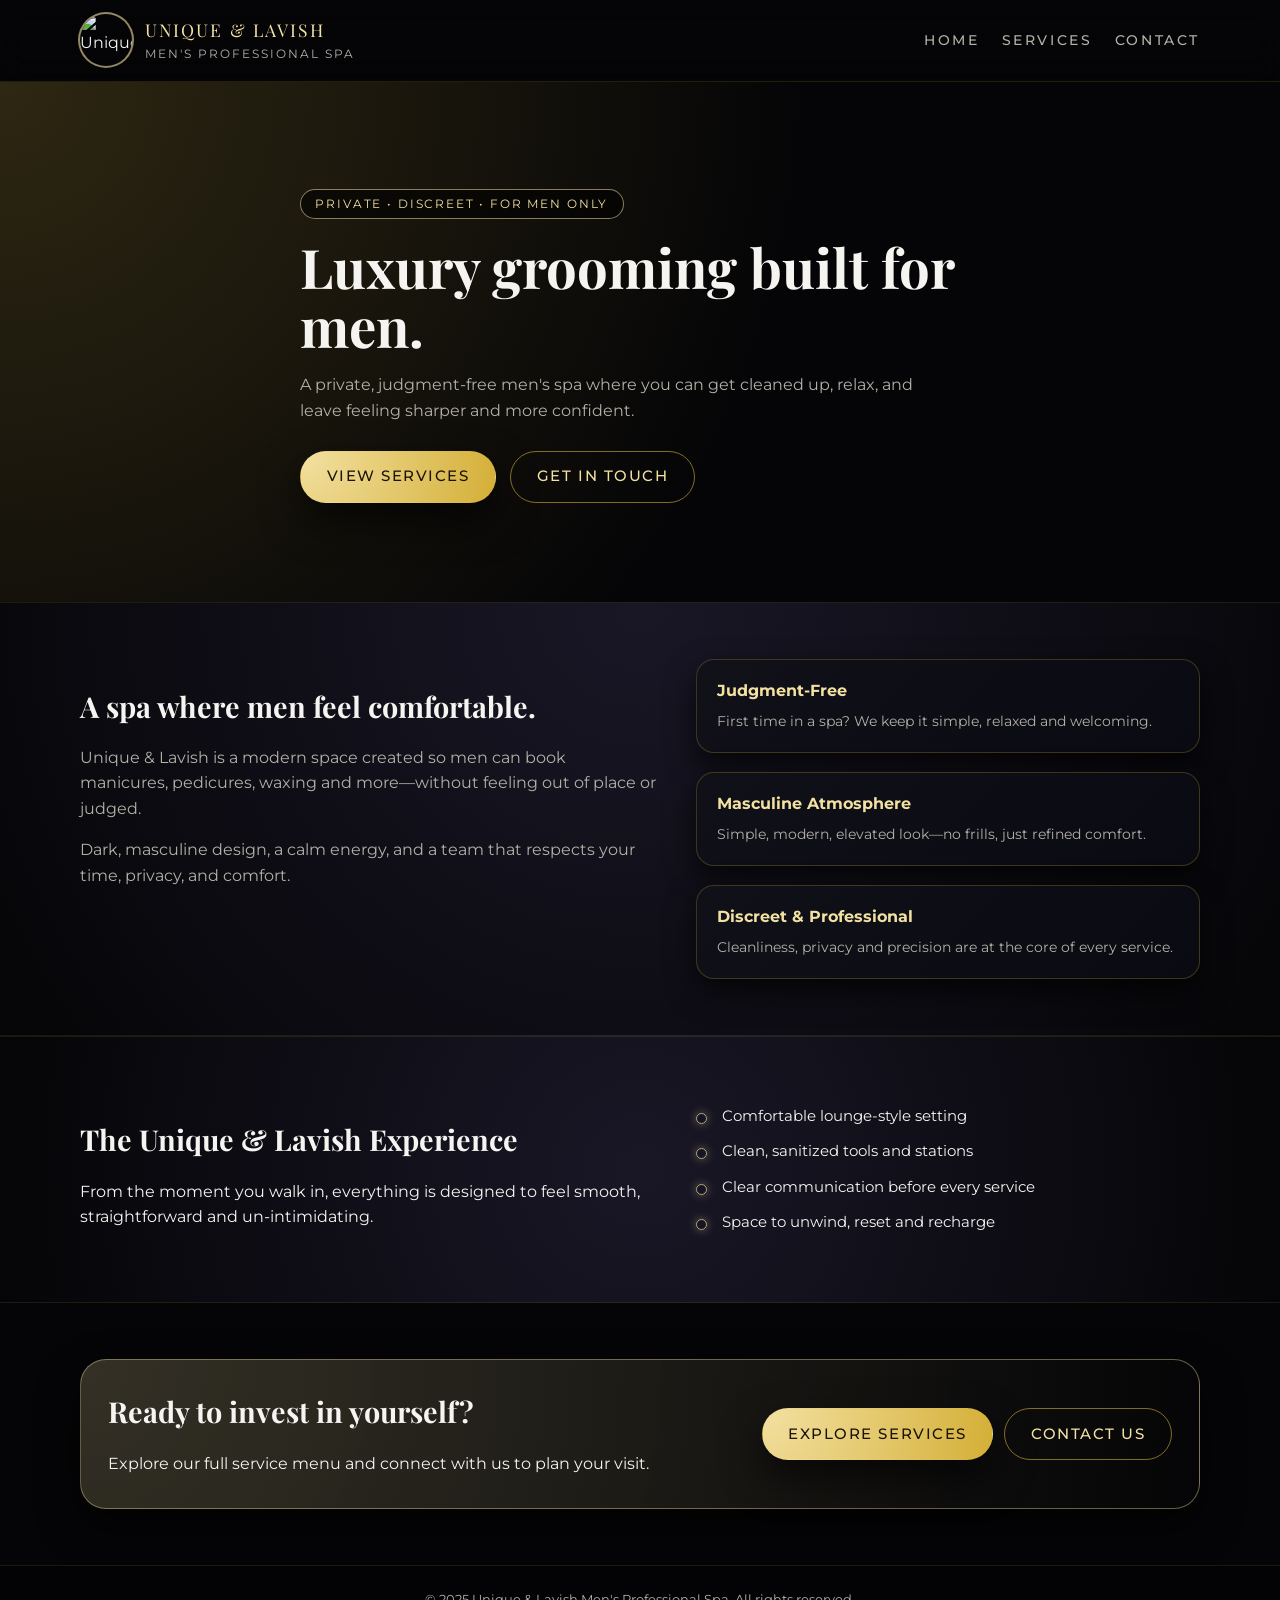
==== commit 0be27b09: "Add files via upload" ====
--- a/index.html
+++ b/index.html
@@ -35,7 +35,7 @@
     <section class="hero">
       <div class="hero-overlay"></div>
       <div class="container hero-content">
-        <div class="hero-badge">Safe Space • Discreet • For Men Only</div>
+        <div class="hero-badge">Private • Discreet • For Men Only</div>
         <h1>Luxury grooming built for men.</h1>
         <p class="hero-subtitle">
           A private, judgment-free men's spa where you can get cleaned up,
@@ -72,7 +72,7 @@
           <div class="highlight-card">
             <h3>Masculine Atmosphere</h3>
             <p>
-              Black, gold and warm lighting—no frills, just elevated comfort.
+              Simple, modern, elevated look—no frills, just refined comfort.
             </p>
           </div>
           <div class="highlight-card">
--- a/styles.css
+++ b/styles.css
@@ -434,3 +434,217 @@
     align-items: stretch;
   }
 }
+
+
+/* Services page layout */
+
+.services-layout {
+  max-width: 720px;
+}
+
+.services-header {
+  margin-bottom: 2.3rem;
+}
+
+.services-card {
+  background: radial-gradient(circle at top left, rgba(243, 225, 162, 0.16), rgba(17, 17, 25, 0.98));
+  border-radius: var(--radius-xl);
+  border: 1px solid rgba(243, 225, 162, 0.4);
+  padding: 1.9rem 1.7rem 1.7rem;
+  box-shadow: var(--shadow-soft);
+}
+
+.services-section-title {
+  font-family: "Playfair Display", serif;
+  font-size: 1.2rem;
+  text-transform: uppercase;
+  letter-spacing: 0.18em;
+  color: var(--gold-soft);
+  margin-top: 0;
+  margin-bottom: 1.1rem;
+}
+
+.service-list {
+  list-style: none;
+  margin: 0;
+  padding: 0;
+  display: flex;
+  flex-direction: column;
+  gap: 0.8rem;
+}
+
+.service-item {
+  display: flex;
+  align-items: baseline;
+  justify-content: space-between;
+  gap: 1rem;
+  padding-bottom: 0.6rem;
+  border-bottom: 1px solid rgba(243, 225, 162, 0.24);
+}
+
+.service-info {
+  display: flex;
+  flex-direction: column;
+}
+
+.service-name {
+  font-size: 1rem;
+  font-weight: 500;
+}
+
+.service-meta {
+  font-size: 0.8rem;
+  text-transform: uppercase;
+  letter-spacing: 0.16em;
+  color: var(--text-muted);
+  margin-top: 0.1rem;
+}
+
+.service-price {
+  font-size: 1rem;
+  font-weight: 600;
+  color: var(--gold-soft);
+  white-space: nowrap;
+}
+
+.services-note {
+  margin-top: 1.4rem;
+  font-size: 0.86rem;
+  color: var(--text-muted);
+}
+
+@media (max-width: 520px) {
+  .services-card {
+    padding-inline: 1.2rem;
+  }
+
+  .service-item {
+    flex-direction: row;
+    align-items: flex-start;
+  }
+}
+
+
+/* Contact page layout */
+
+.contact-layout {
+  max-width: 880px;
+}
+
+.contact-header {
+  margin-bottom: 2.2rem;
+}
+
+.contact-card {
+  background: radial-gradient(circle at top left, rgba(243, 225, 162, 0.14), rgba(17, 17, 25, 0.98));
+  border-radius: var(--radius-xl);
+  border: 1px solid rgba(243, 225, 162, 0.4);
+  padding: 1.9rem 1.7rem 1.7rem;
+  box-shadow: var(--shadow-soft);
+}
+
+.contact-grid {
+  display: grid;
+  grid-template-columns: minmax(0, 1.1fr) minmax(0, 1.1fr);
+  gap: 2rem;
+}
+
+.contact-column {
+  display: flex;
+  flex-direction: column;
+  gap: 1.1rem;
+}
+
+.contact-subtitle {
+  font-family: "Playfair Display", serif;
+  font-size: 1.1rem;
+  text-transform: uppercase;
+  letter-spacing: 0.16em;
+  color: var(--gold-soft);
+  margin-top: 0;
+  margin-bottom: 0.6rem;
+}
+
+.contact-line {
+  display: flex;
+  flex-direction: column;
+  gap: 0.15rem;
+}
+
+.contact-label {
+  font-size: 0.78rem;
+  text-transform: uppercase;
+  letter-spacing: 0.18em;
+  color: var(--text-muted);
+}
+
+.contact-value {
+  font-size: 0.96rem;
+}
+
+.contact-link {
+  text-decoration: none;
+  color: var(--gold-soft);
+}
+
+.contact-link:hover {
+  text-decoration: underline;
+}
+
+.hours-list {
+  list-style: none;
+  margin: 0 0 0.9rem;
+  padding: 0;
+  display: flex;
+  flex-direction: column;
+  gap: 0.45rem;
+}
+
+.hours-list li {
+  display: flex;
+  justify-content: space-between;
+  gap: 1rem;
+  font-size: 0.95rem;
+}
+
+.hours-list li span:first-child {
+  color: var(--text-main);
+}
+
+.hours-list li span:last-child {
+  color: var(--gold-soft);
+  white-space: nowrap;
+}
+
+.hours-note {
+  font-size: 0.86rem;
+  color: var(--text-muted);
+}
+
+/* Responsive contact layout */
+
+@media (max-width: 720px) {
+  .contact-grid {
+    grid-template-columns: minmax(0, 1fr);
+  }
+
+  .contact-card {
+    padding-inline: 1.3rem;
+  }
+
+  .hours-list li {
+    flex-direction: row;
+    justify-content: space-between;
+  }
+}
+
+@media (max-width: 480px) {
+  .hours-list li {
+    flex-direction: column;
+    align-items: flex-start;
+  }
+
+  .hours-list li span:last-child {
+    white-space: normal;
+  }
+}
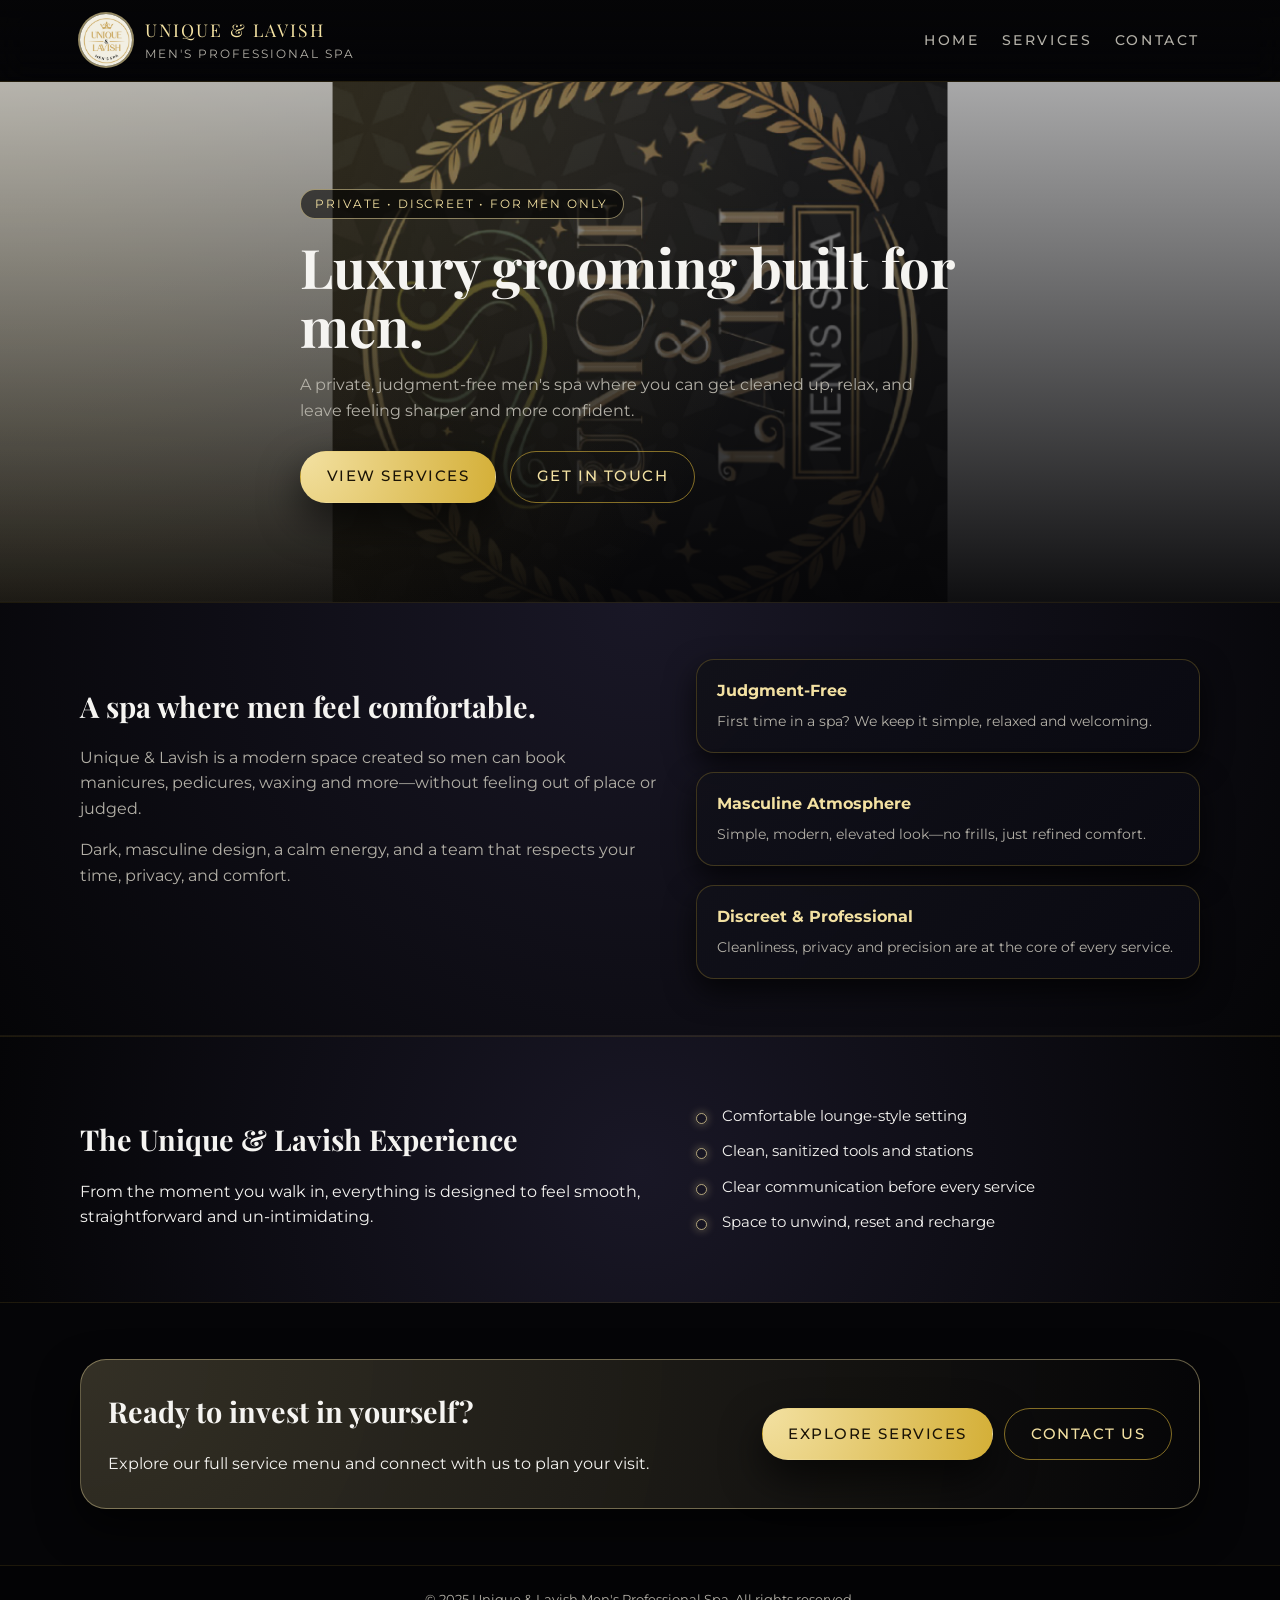
==== commit 48d42132: "Update index.html" ====
--- a/index.html
+++ b/index.html
@@ -15,7 +15,7 @@
   <header class="site-header">
     <div class="container header-inner">
       <div class="brand">
-        <img src="images/logo-round.png" alt="Unique & Lavish Men's Spa logo" class="brand-logo">
+        <img src="images/logo-round2.png" alt="Unique & Lavish Men's Spa logo" class="brand-logo">
         <div class="brand-text">
           <span class="brand-name">Unique &amp; Lavish</span>
           <span class="brand-tagline">Men's Professional Spa</span>
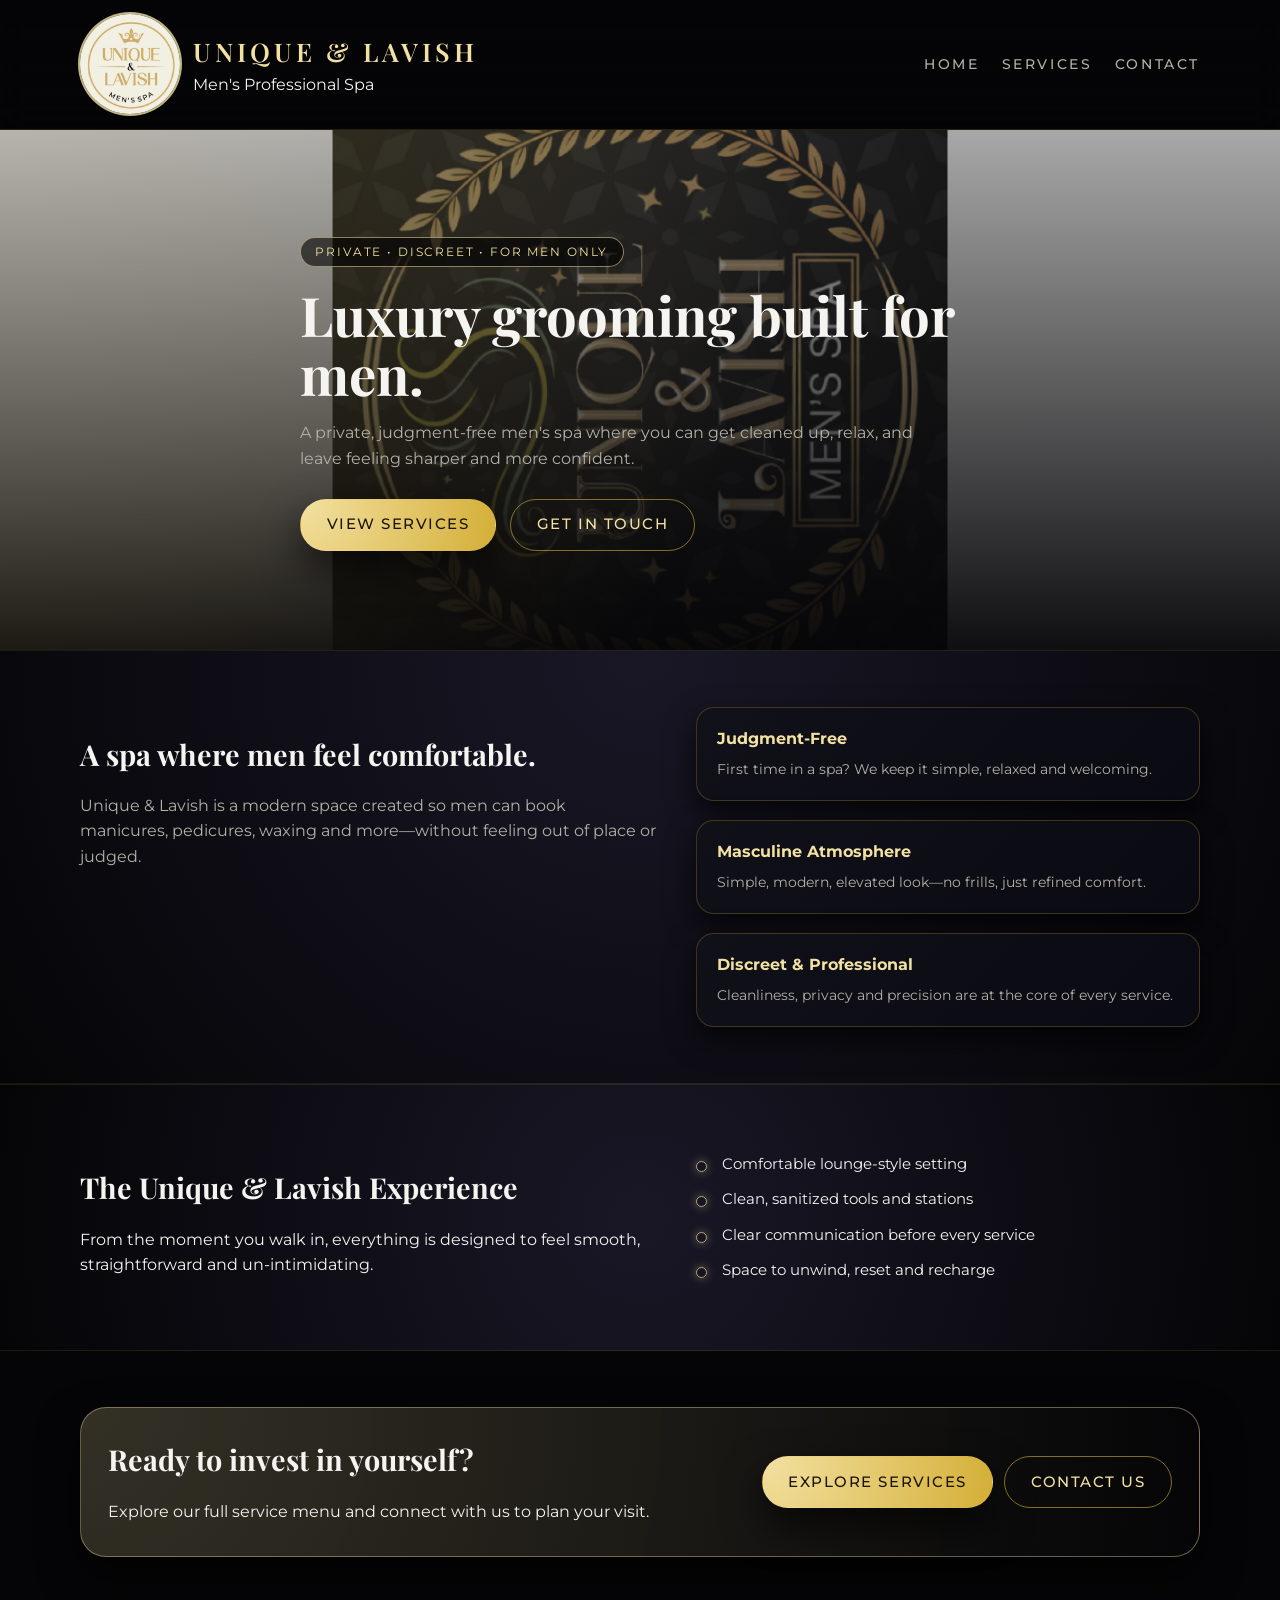
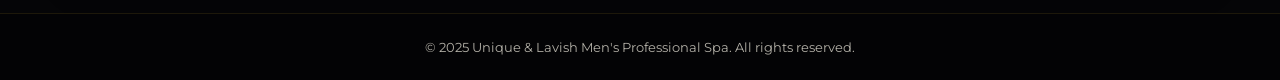
==== commit a59101d4: "Update index.html" ====
--- a/index.html
+++ b/index.html
@@ -56,10 +56,6 @@
           <p>
             Unique &amp; Lavish is a modern space created so men can book manicures,
             pedicures, waxing and more—without feeling out of place or judged.
-          </p>
-          <p>
-            Dark, masculine design, a calm energy, and a team that respects your
-            time, privacy, and comfort.
           </p>
         </div>
         <div class="about-highlights">
--- a/styles.css
+++ b/styles.css
@@ -55,11 +55,11 @@
 }
 
 .brand-logo {
-  width: 52px;
-  height: 52px;
+  width: 100px;
+  height: 100px;
   border-radius: 50%;
   object-fit: cover;
-  box-shadow: 0 0 0 2px rgba(243, 225, 162, 0.6);
+  box-shadow: 0 0 0 2px rgba(243, 225, 162, 0.8);
 }
 
 .brand-text {
@@ -69,17 +69,11 @@
 
 .brand-name {
   font-family: "Playfair Display", serif;
-  font-size: 1.1rem;
-  letter-spacing: 0.12em;
-  text-transform: uppercase;
-  color: var(--gold-soft);
-}
-
-.brand-tagline {
-  font-size: 0.78rem;
+  font-size: 1.6rem;
+  font-weight: 600;
   letter-spacing: 0.16em;
   text-transform: uppercase;
-  color: var(--text-muted);
+  color: var(--gold-soft);
 }
 
 .main-nav {
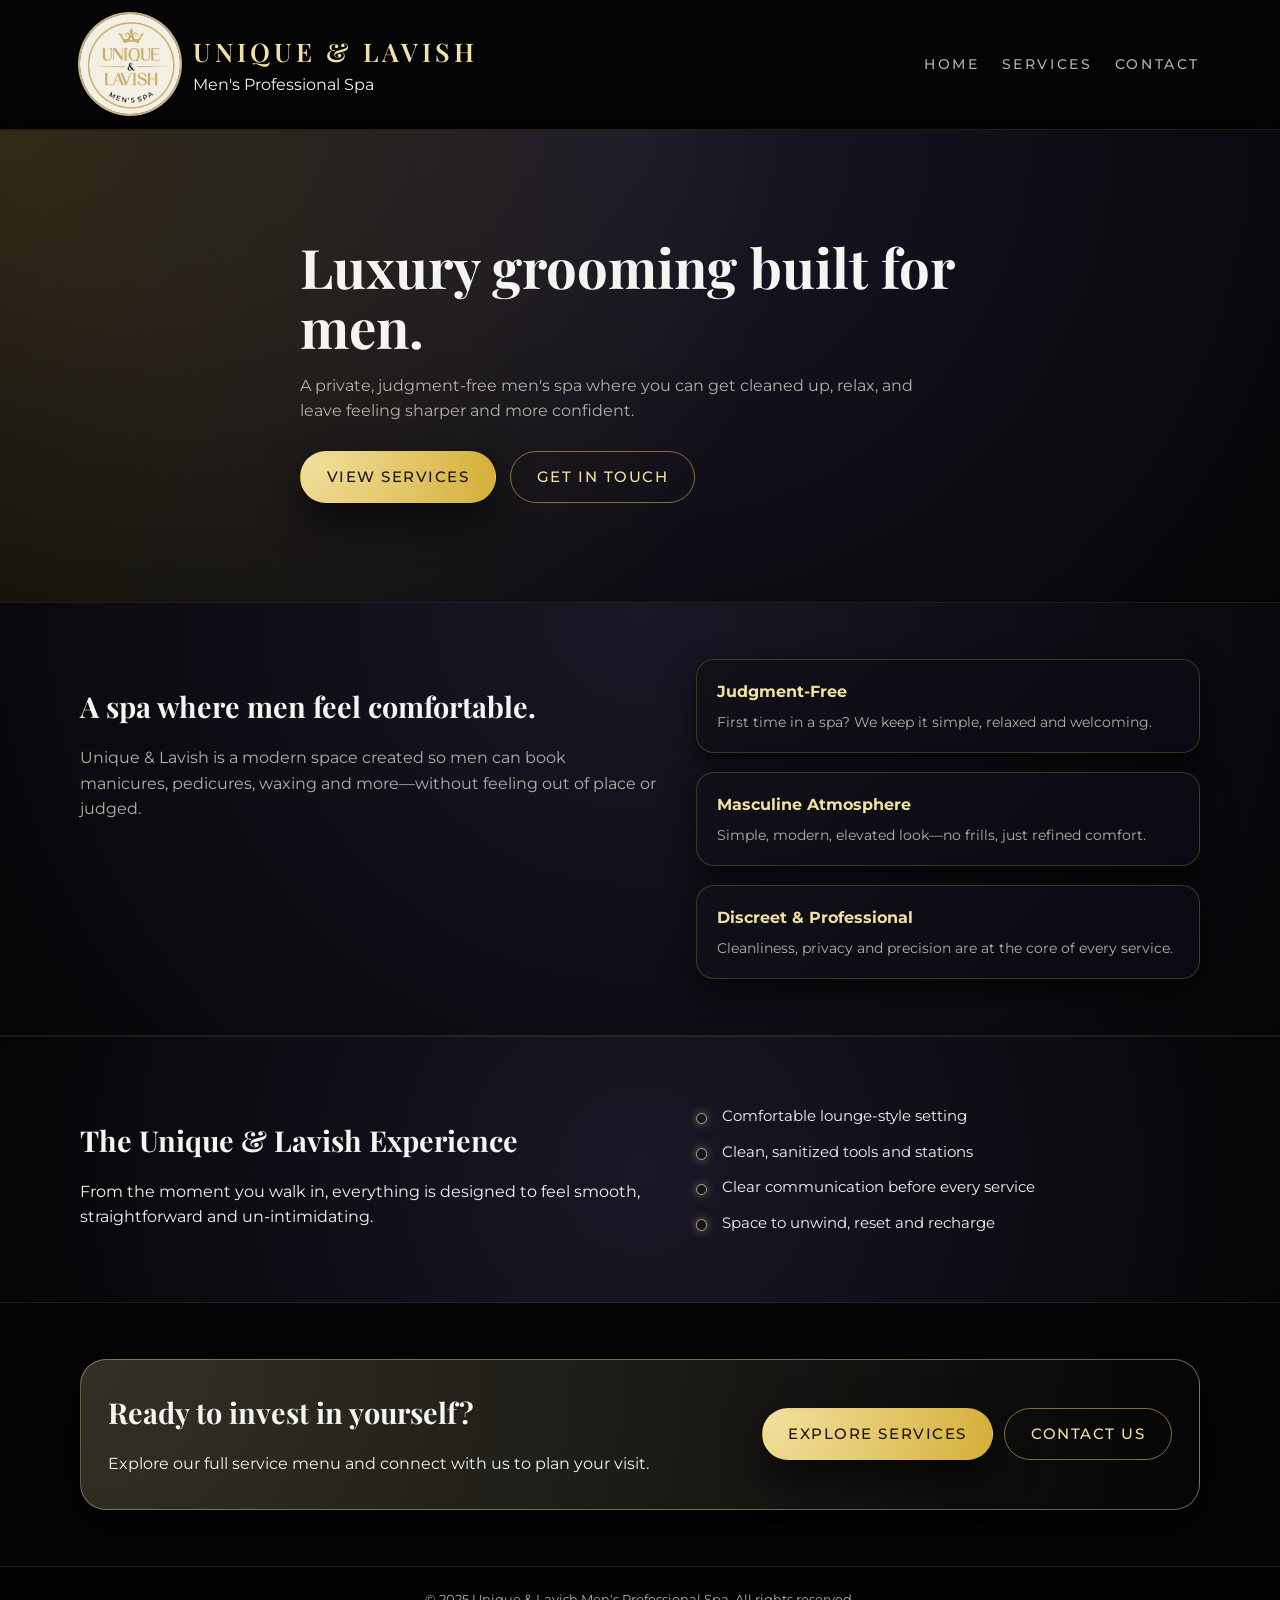
==== commit 661a7304: "Update index.html" ====
--- a/index.html
+++ b/index.html
@@ -35,7 +35,6 @@
     <section class="hero">
       <div class="hero-overlay"></div>
       <div class="container hero-content">
-        <div class="hero-badge">Private • Discreet • For Men Only</div>
         <h1>Luxury grooming built for men.</h1>
         <p class="hero-subtitle">
           A private, judgment-free men's spa where you can get cleaned up,
--- a/styles.css
+++ b/styles.css
@@ -152,11 +152,7 @@
 .hero {
   position: relative;
   padding-block: 5.5rem 5rem;
-  background-image:
-    linear-gradient(to bottom, rgba(5, 5, 7, 0.35), rgba(5, 5, 7, 0.96)),
-    url("images/banner-home.png");
-  background-size: cover;
-  background-position: center;
+  background: radial-gradient(circle at top, #191726, #050507);
   color: var(--text-main);
 }
 
